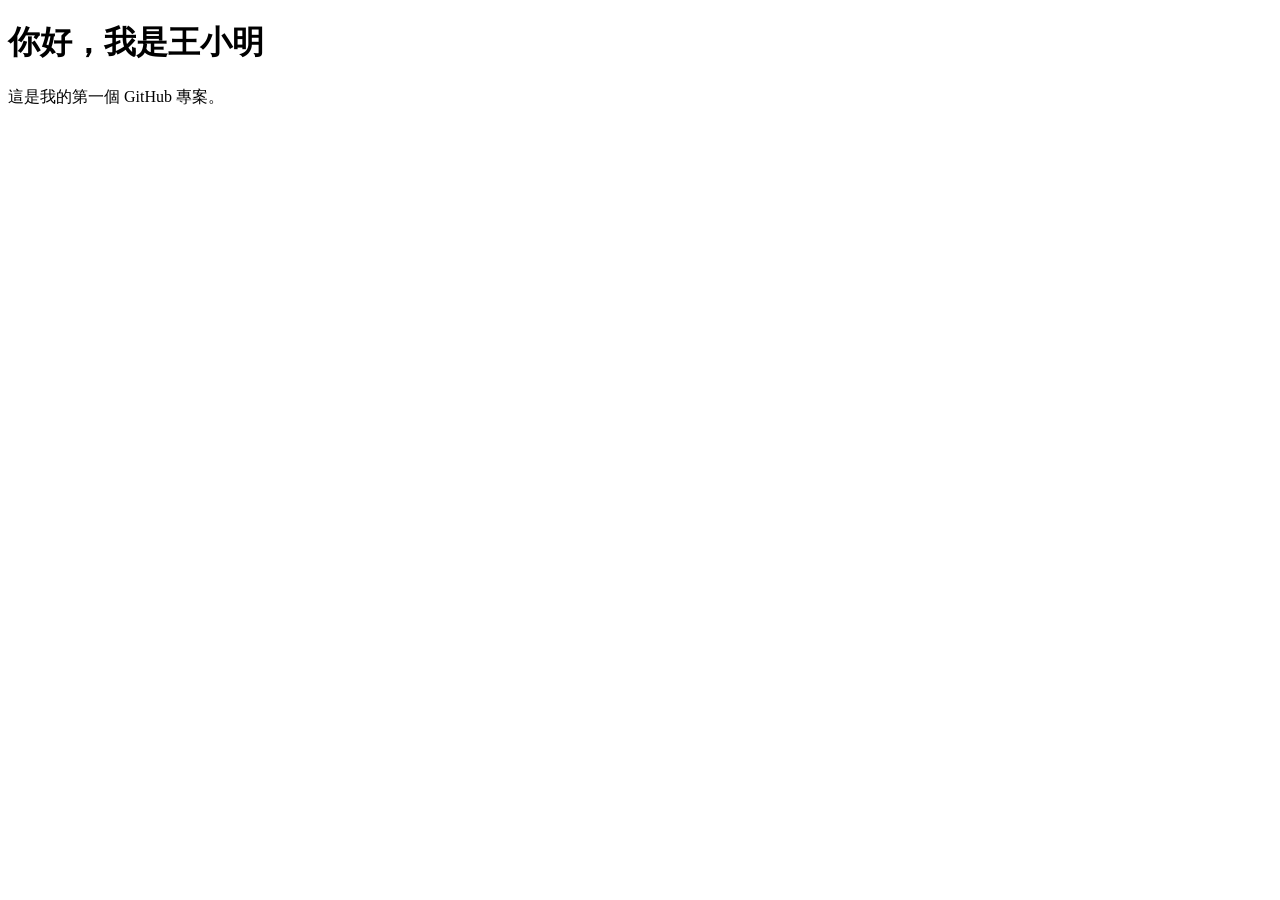
==== index.html @ e10fb441 "測試網頁" ====
<!doctype html>
<html lang="zh-Hant">
<head>
  <meta charset="utf-8">
  <meta name="viewport" content="width=device-width, initial-scale=1">
  <title>我的第一個網站</title>
</head>
<body>
  <h1>你好，我是王小明</h1>
  <p>這是我的第一個 GitHub 專案。</p>
</body>
</html>
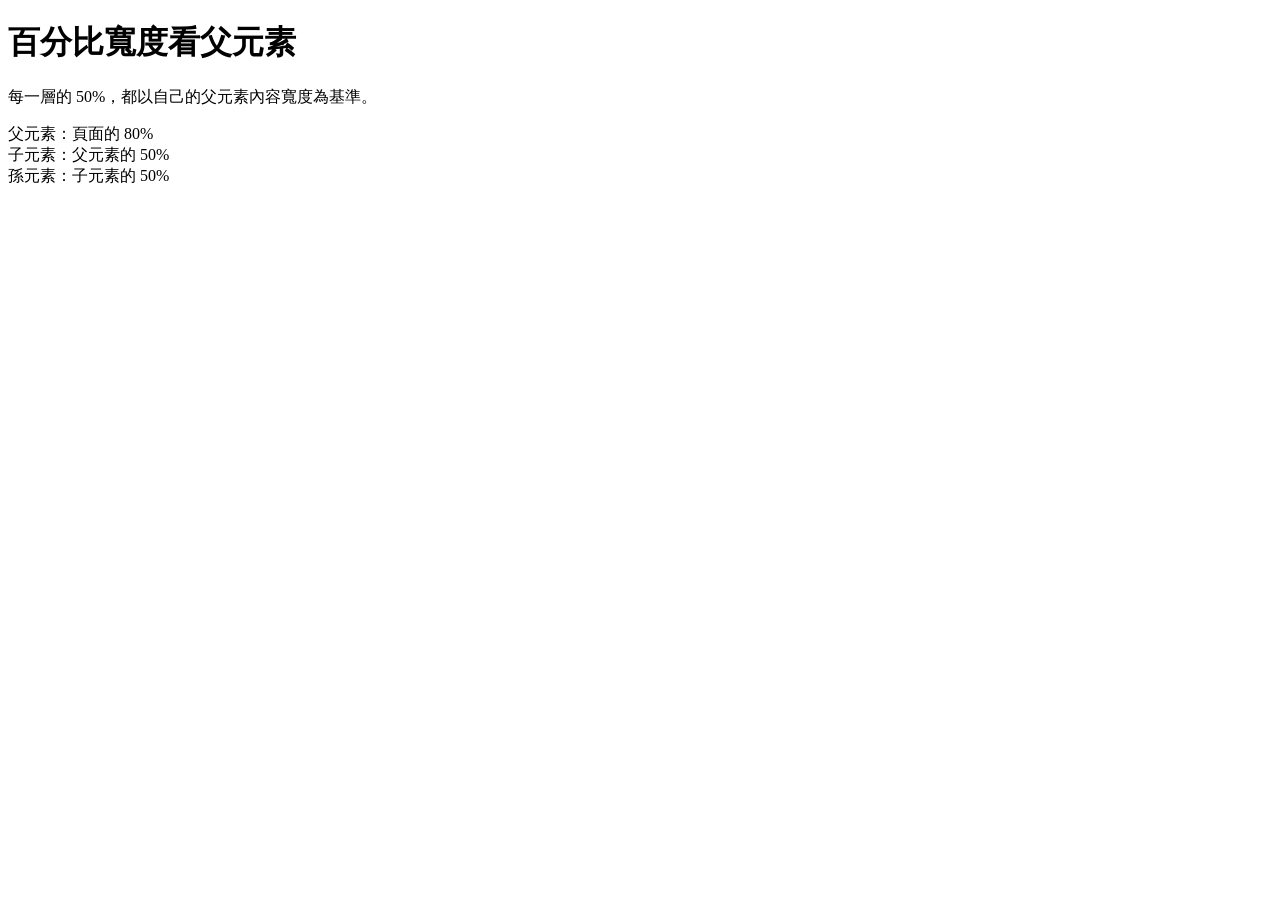
==== commit c13ba9d0: "10-08-first" ====
--- a/index.html
+++ b/index.html
@@ -1,12 +1,25 @@
-<!doctype html>
+<!DOCTYPE html>
 <html lang="zh-Hant">
 <head>
-  <meta charset="utf-8">
-  <meta name="viewport" content="width=device-width, initial-scale=1">
-  <title>我的第一個網站</title>
+  <meta charset="UTF-8">
+  <meta name="viewport" content="width=device-width, initial-scale=1.0">
+  <title>百分比寬度示範</title>
+  
+
+  
 </head>
 <body>
-  <h1>你好，我是王小明</h1>
-  <p>這是我的第一個 GitHub 專案。</p>
+  <h1>百分比寬度看父元素</h1>
+  <p>每一層的 50%，都以自己的父元素內容寬度為基準。</p>
+
+  <div class="parent">
+    父元素：頁面的 80%
+    <div class="child">
+      子元素：父元素的 50%
+      <div class="grandchild">
+        孫元素：子元素的 50%
+      </div>
+    </div>
+  </div>
 </body>
 </html>
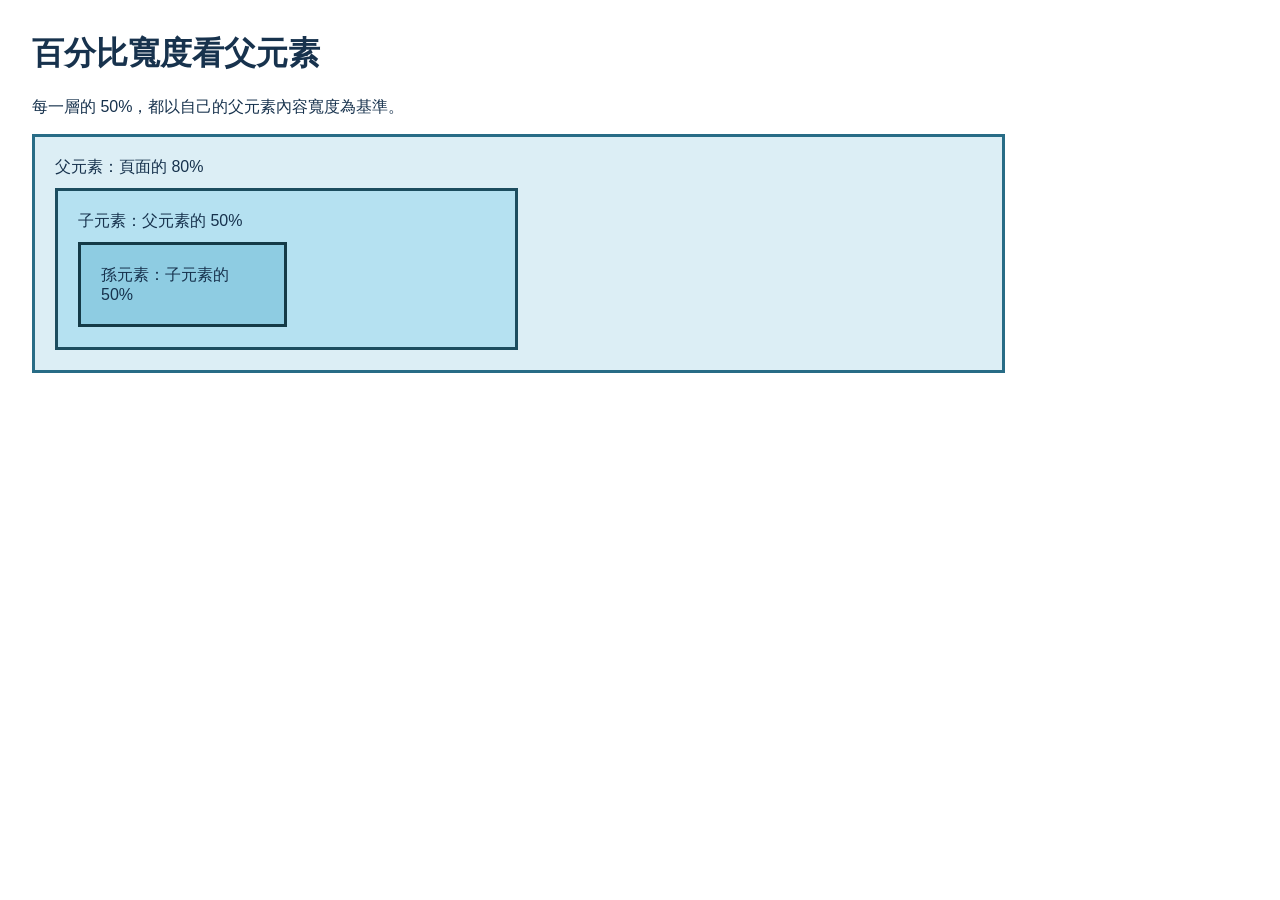
==== commit 1e69f424: "Add style.css and link it in index.html" ====
--- a/index.html
+++ b/index.html
@@ -4,9 +4,7 @@
   <meta charset="UTF-8">
   <meta name="viewport" content="width=device-width, initial-scale=1.0">
   <title>百分比寬度示範</title>
-  
-
-  
+  <link rel="stylesheet" href="style.css">
 </head>
 <body>
   <h1>百分比寬度看父元素</h1>
--- a/style.css
+++ b/style.css
@@ -0,0 +1,31 @@
+* { box-sizing: border-box; }
+
+body {
+  font-family: Arial, "Microsoft JhengHei", sans-serif;
+  margin: 32px;
+  color: #17324d;
+}
+
+.parent {
+  width: 80%;
+  padding: 20px;
+  background: #dceef5;
+  border: 3px solid #286c86;
+  margin-bottom: 20px;
+}
+
+.child {
+  width: 50%;
+  padding: 20px;
+  background: #b5e1f1;
+  border: 3px solid #1c4d5f;
+  margin-top: 10px;
+}
+
+.grandchild {
+  width: 50%;
+  padding: 20px;
+  background: #8ecce2;
+  border: 3px solid #143a47;
+  margin-top: 10px;
+}
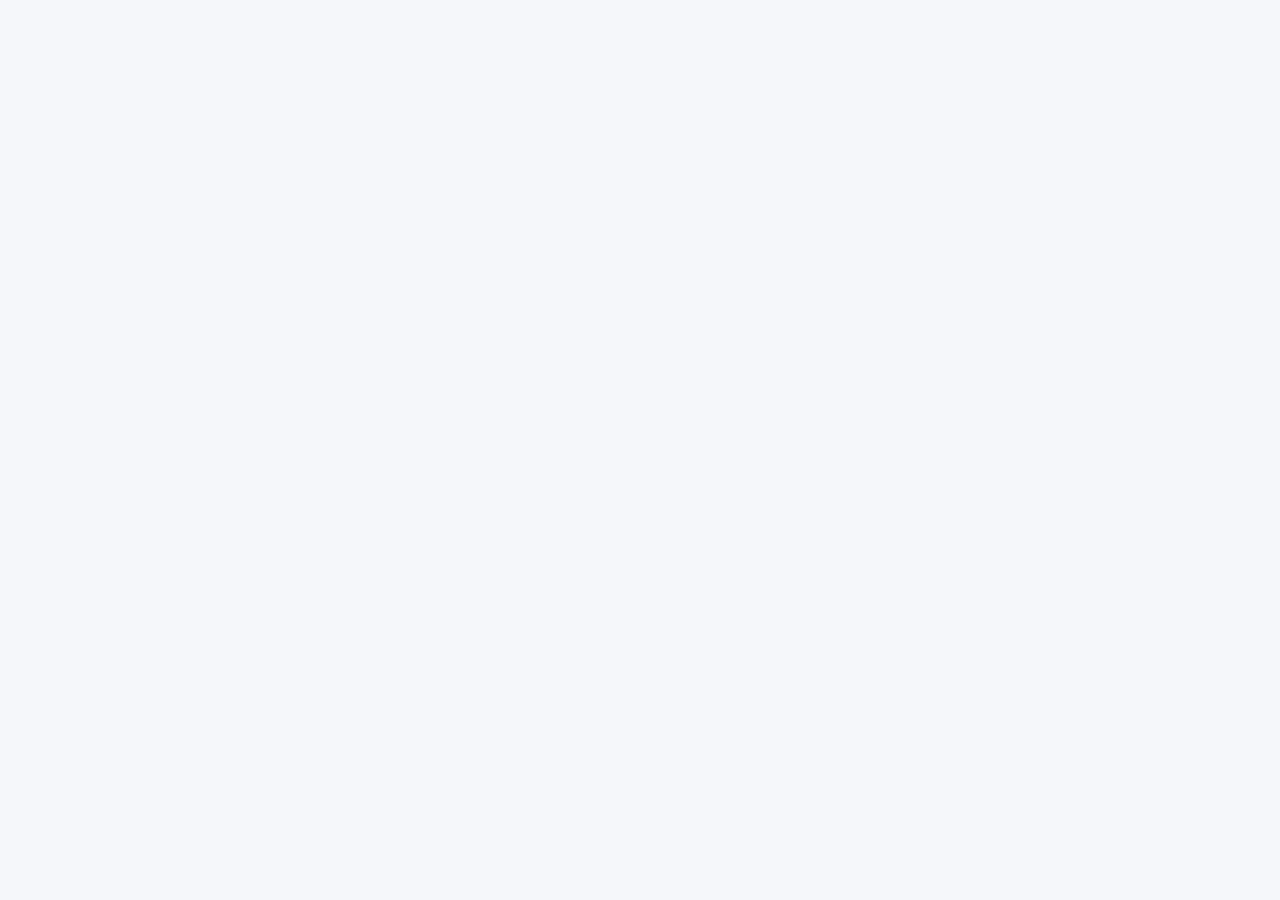
==== commit 159964ff: "Prepare blank starter page and backup" ====
--- a/index.html
+++ b/index.html
@@ -3,21 +3,23 @@
 <head>
   <meta charset="UTF-8">
   <meta name="viewport" content="width=device-width, initial-scale=1.0">
-  <title>百分比寬度示範</title>
+  <title>待作業</title>
   <link rel="stylesheet" href="style.css">
+  <style>
+    * { box-sizing: border-box; }
+
+    body {
+      margin: 0;
+      min-height: 100vh;
+      display: flex;
+      align-items: center;
+      justify-content: center;
+      background: #f5f7fa;
+      font-family: Arial, "Microsoft JhengHei", sans-serif;
+      color: #1f2937;
+    }
+  </style>
 </head>
 <body>
-  <h1>百分比寬度看父元素</h1>
-  <p>每一層的 50%，都以自己的父元素內容寬度為基準。</p>
-
-  <div class="parent">
-    父元素：頁面的 80%
-    <div class="child">
-      子元素：父元素的 50%
-      <div class="grandchild">
-        孫元素：子元素的 50%
-      </div>
-    </div>
-  </div>
 </body>
-</html>+</html>
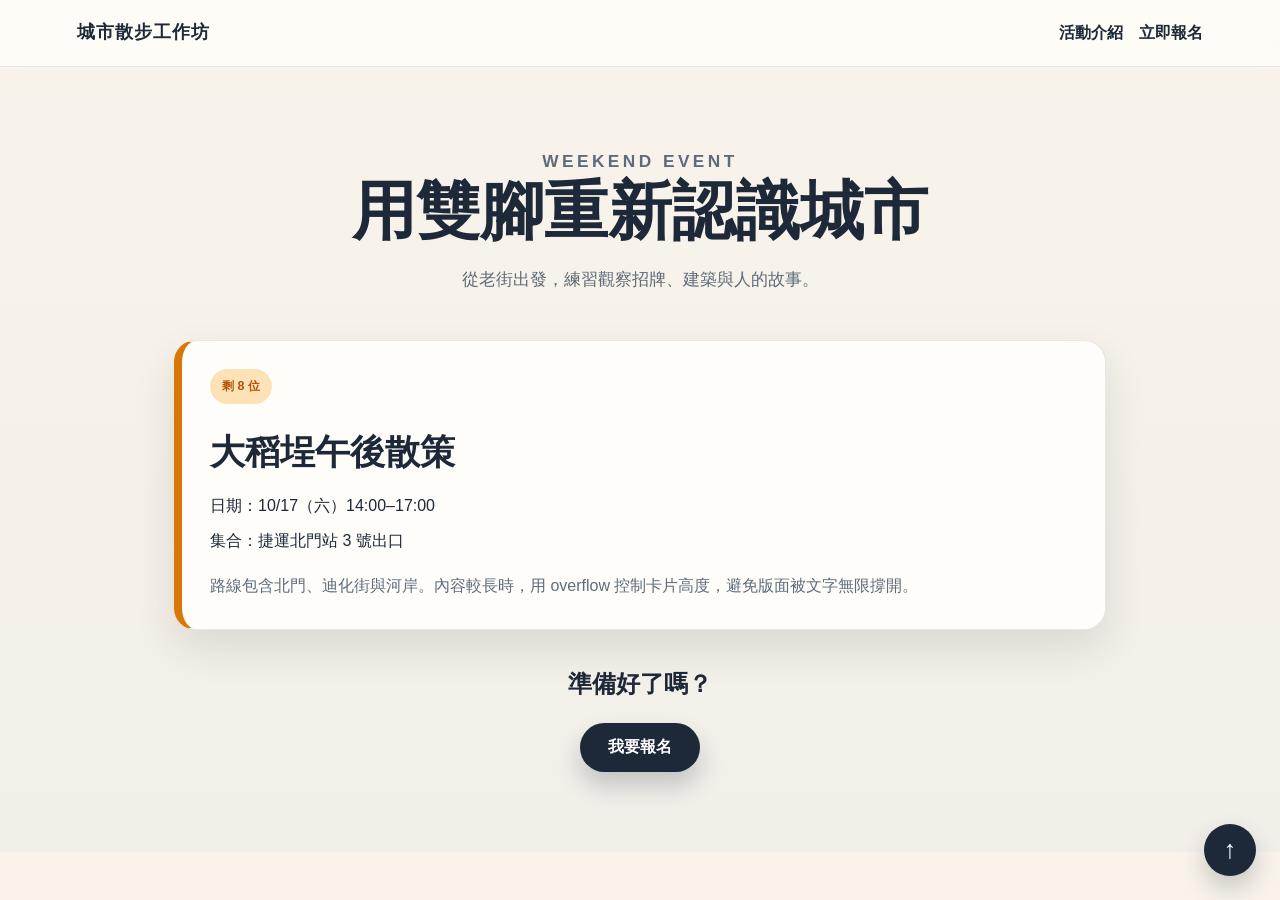
==== commit a4d379c5: "Fix empty landing page" ====
--- a/index.html
+++ b/index.html
@@ -1,25 +1,31 @@
-<!DOCTYPE html>
+<!doctype html>
 <html lang="zh-Hant">
 <head>
-  <meta charset="UTF-8">
-  <meta name="viewport" content="width=device-width, initial-scale=1.0">
-  <title>待作業</title>
+  <meta charset="utf-8">
+  <meta name="viewport" content="width=device-width, initial-scale=1">
+  <title>城市散步工作坊</title>
   <link rel="stylesheet" href="style.css">
-  <style>
-    * { box-sizing: border-box; }
-
-    body {
-      margin: 0;
-      min-height: 100vh;
-      display: flex;
-      align-items: center;
-      justify-content: center;
-      background: #f5f7fa;
-      font-family: Arial, "Microsoft JhengHei", sans-serif;
-      color: #1f2937;
-    }
-  </style>
 </head>
 <body>
+  <header class="site-header" id="top">
+    <strong>城市散步工作坊</strong>
+    <nav><a href="#intro">活動介紹</a><a href="#signup">立即報名</a></nav>
+  </header>
+  <main class="page">
+    <section class="hero" id="intro">
+      <p class="eyebrow">WEEKEND EVENT</p>
+      <h1>用雙腳重新認識城市</h1>
+      <p>從老街出發，練習觀察招牌、建築與人的故事。</p>
+    </section>
+    <section class="event-card">
+      <span class="badge">剩 8 位</span>
+      <h2>大稻埕午後散策</h2>
+      <p>日期：10/17（六）14:00–17:00</p>
+      <p>集合：捷運北門站 3 號出口</p>
+      <p class="description">路線包含北門、迪化街與河岸。內容較長時，用 overflow 控制卡片高度，避免版面被文字無限撐開。</p>
+    </section>
+    <section class="signup" id="signup"><h2>準備好了嗎？</h2><button>我要報名</button></section>
+  </main>
+  <a class="back-top" href="#top" aria-label="回到頁首">↑</a>
 </body>
 </html>
--- a/style.css
+++ b/style.css
@@ -1,31 +1,182 @@
 * { box-sizing: border-box; }
 
-body {
-  font-family: Arial, "Microsoft JhengHei", sans-serif;
-  margin: 32px;
-  color: #17324d;
+:root {
+  --bg: #f4efe8;
+  --panel: #fffdf9;
+  --ink: #1d2939;
+  --muted: #5d6b7a;
+  --line: rgba(29, 41, 57, 0.1);
+  --accent: #d97706;
+  --accent-deep: #b45309;
+  --shadow: 0 18px 40px rgba(49, 46, 31, 0.12);
 }
 
-.parent {
-  width: 80%;
-  padding: 20px;
-  background: #dceef5;
-  border: 3px solid #286c86;
-  margin-bottom: 20px;
+html {
+  scroll-behavior: smooth;
 }
 
-.child {
-  width: 50%;
-  padding: 20px;
-  background: #b5e1f1;
-  border: 3px solid #1c4d5f;
-  margin-top: 10px;
+body {
+  margin: 0;
+  font-family: Arial, "Microsoft JhengHei", sans-serif;
+  background: linear-gradient(180deg, #f9f3ea 0%, #f2efe9 100%);
+  color: var(--ink);
+  line-height: 1.7;
 }
 
-.grandchild {
-  width: 50%;
-  padding: 20px;
-  background: #8ecce2;
-  border: 3px solid #143a47;
-  margin-top: 10px;
+.site-header {
+  position: sticky;
+  top: 0;
+  z-index: 10;
+  display: flex;
+  justify-content: space-between;
+  align-items: center;
+  padding: 18px 6vw;
+  background: rgba(255, 253, 249, 0.86);
+  backdrop-filter: blur(10px);
+  border-bottom: 1px solid var(--line);
+}
+
+.site-header strong {
+  font-size: 1.1rem;
+  letter-spacing: 0.06em;
+}
+
+.site-header nav {
+  display: flex;
+  gap: 1rem;
+  flex-wrap: wrap;
+}
+
+.site-header a {
+  color: var(--ink);
+  text-decoration: none;
+  font-weight: 700;
+}
+
+.page {
+  max-width: 980px;
+  margin: 0 auto;
+  padding: 56px 24px 80px;
+}
+
+.hero {
+  text-align: center;
+  padding: 24px 0 12px;
+}
+
+.eyebrow {
+  margin: 0 0 12px;
+  letter-spacing: 0.2em;
+  text-transform: uppercase;
+  color: var(--accent-deep);
+  font-size: 0.72rem;
+  font-weight: 700;
+}
+
+.hero h1 {
+  margin: 0 0 18px;
+  font-size: clamp(2.2rem, 5vw, 4rem);
+  line-height: 1.1;
+}
+
+.hero p {
+  margin: 0;
+  color: var(--muted);
+  font-size: 1.08rem;
+}
+
+.event-card {
+  position: relative;
+  background: var(--panel);
+  border: 1px solid var(--line);
+  border-left: 8px solid var(--accent);
+  border-radius: 22px;
+  padding: 28px 28px 22px;
+  margin-top: 34px;
+  box-shadow: var(--shadow);
+  max-height: 290px;
+  overflow: hidden;
+}
+
+.badge {
+  display: inline-block;
+  padding: 7px 12px;
+  border-radius: 999px;
+  background: #fee2b7;
+  color: var(--accent-deep);
+  font-size: 0.78rem;
+  font-weight: 700;
+}
+
+.event-card h2 {
+  margin: 18px 0 10px;
+  font-size: clamp(1.6rem, 3vw, 2.2rem);
+}
+
+.event-card p {
+  margin: 8px 0;
+  color: var(--ink);
+}
+
+.description {
+  margin-top: 18px !important;
+  color: var(--muted) !important;
+}
+
+.signup {
+  text-align: center;
+  margin-top: 34px;
+}
+
+.signup h2 {
+  margin: 0 0 18px;
+}
+
+button {
+  border: none;
+  border-radius: 999px;
+  background: var(--ink);
+  color: #fff;
+  padding: 14px 28px;
+  font-size: 1rem;
+  font-weight: 700;
+  cursor: pointer;
+  transition: transform 0.2s ease, box-shadow 0.2s ease;
+  box-shadow: 0 14px 24px rgba(29, 41, 57, 0.22);
+}
+
+button:hover {
+  transform: translateY(-2px);
+}
+
+.back-top {
+  position: fixed;
+  right: 24px;
+  bottom: 24px;
+  width: 52px;
+  height: 52px;
+  display: grid;
+  place-items: center;
+  border-radius: 50%;
+  background: var(--ink);
+  color: #fff;
+  text-decoration: none;
+  box-shadow: 0 12px 24px rgba(29, 41, 57, 0.22);
+  font-size: 1.6rem;
+}
+
+@media (max-width: 640px) {
+  .site-header {
+    flex-direction: column;
+    gap: 10px;
+  }
+
+  .page {
+    padding-top: 36px;
+  }
+
+  .event-card {
+    padding: 22px 20px;
+    max-height: none;
+  }
 }
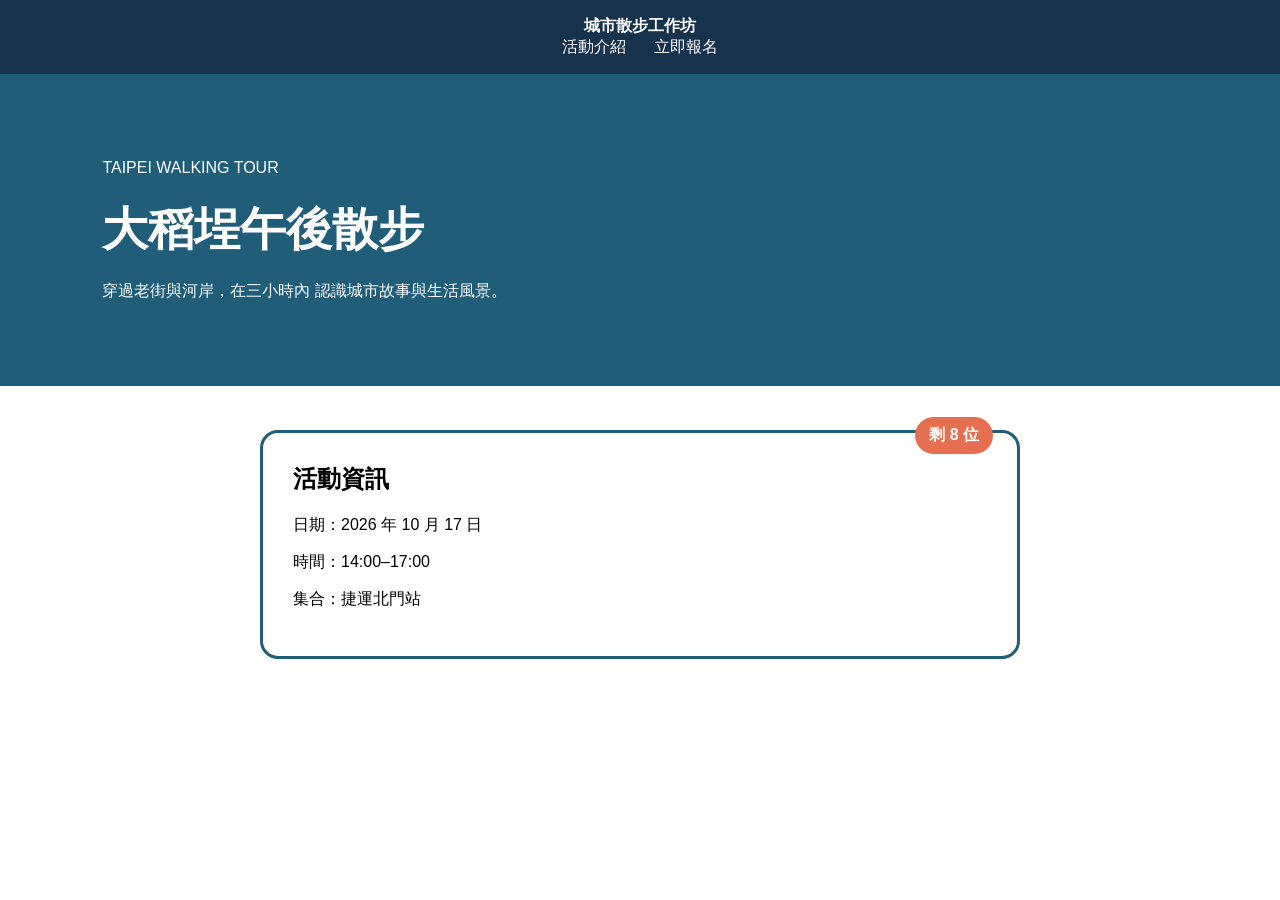
==== commit 1e9da917: "1" ====
--- a/index.html
+++ b/index.html
@@ -9,23 +9,29 @@
 <body>
   <header class="site-header" id="top">
     <strong>城市散步工作坊</strong>
-    <nav><a href="#intro">活動介紹</a><a href="#signup">立即報名</a></nav>
+    <nav>
+      <a href="#intro">活動介紹</a>
+      <a href="#signup">立即報名</a>
+    </nav>
   </header>
-  <main class="page">
+
+  <main>
     <section class="hero" id="intro">
-      <p class="eyebrow">WEEKEND EVENT</p>
-      <h1>用雙腳重新認識城市</h1>
-      <p>從老街出發，練習觀察招牌、建築與人的故事。</p>
+      <p>TAIPEI WALKING TOUR</p>
+      <h2>大稻埕午後散步</h2>
+      <p>
+        穿過老街與河岸，在三小時內
+        認識城市故事與生活風景。
+      </p>
     </section>
-    <section class="event-card">
+
+    <section id="event" class="event-card with-badge">
       <span class="badge">剩 8 位</span>
-      <h2>大稻埕午後散策</h2>
-      <p>日期：10/17（六）14:00–17:00</p>
-      <p>集合：捷運北門站 3 號出口</p>
-      <p class="description">路線包含北門、迪化街與河岸。內容較長時，用 overflow 控制卡片高度，避免版面被文字無限撐開。</p>
+      <h2>活動資訊</h2>
+      <p>日期：2026 年 10 月 17 日</p>
+      <p>時間：14:00–17:00</p>
+      <p>集合：捷運北門站</p>
     </section>
-    <section class="signup" id="signup"><h2>準備好了嗎？</h2><button>我要報名</button></section>
   </main>
-  <a class="back-top" href="#top" aria-label="回到頁首">↑</a>
 </body>
-</html>
+</html>
--- a/style.css
+++ b/style.css
@@ -1,182 +1,67 @@
+
 * { box-sizing: border-box; }
-
-:root {
-  --bg: #f4efe8;
-  --panel: #fffdf9;
-  --ink: #1d2939;
-  --muted: #5d6b7a;
-  --line: rgba(29, 41, 57, 0.1);
-  --accent: #d97706;
-  --accent-deep: #b45309;
-  --shadow: 0 18px 40px rgba(49, 46, 31, 0.12);
-}
-
-html {
-  scroll-behavior: smooth;
-}
 
 body {
   margin: 0;
-  font-family: Arial, "Microsoft JhengHei", sans-serif;
-  background: linear-gradient(180deg, #f9f3ea 0%, #f2efe9 100%);
-  color: var(--ink);
-  line-height: 1.7;
+  font-family: Arial, sans-serif;
 }
 
 .site-header {
   position: sticky;
   top: 0;
   z-index: 10;
-  display: flex;
-  justify-content: space-between;
-  align-items: center;
-  padding: 18px 6vw;
-  background: rgba(255, 253, 249, 0.86);
-  backdrop-filter: blur(10px);
-  border-bottom: 1px solid var(--line);
+  padding: 16px 8%;
+  text-align: center;
+  background: #17324d;
+  color: white;
 }
 
-.site-header strong {
-  font-size: 1.1rem;
-  letter-spacing: 0.06em;
+.site-header h1 { margin: 0 0 8px; }
+.site-header a {
+  margin: 0 12px;
+  color: white;
+  text-decoration: none;
+}
+.hero {
+  min-height: 300px;
+  padding: 64px 8%;
+  background: #1f5d78;
+  color: white;
 }
 
-.site-header nav {
-  display: flex;
-  gap: 1rem;
-  flex-wrap: wrap;
-}
-
-.site-header a {
-  color: var(--ink);
-  text-decoration: none;
-  font-weight: 700;
-}
-
-.page {
-  max-width: 980px;
-  margin: 0 auto;
-  padding: 56px 24px 80px;
-}
-
-.hero {
-  text-align: center;
-  padding: 24px 0 12px;
-}
-
-.eyebrow {
-  margin: 0 0 12px;
-  letter-spacing: 0.2em;
-  text-transform: uppercase;
-  color: var(--accent-deep);
-  font-size: 0.72rem;
-  font-weight: 700;
-}
-
-.hero h1 {
-  margin: 0 0 18px;
-  font-size: clamp(2.2rem, 5vw, 4rem);
-  line-height: 1.1;
+.hero h2 {
+  margin: 10px 0 16px;
+  font-size: 46px;
 }
 
 .hero p {
-  margin: 0;
-  color: var(--muted);
-  font-size: 1.08rem;
+  max-width: 620px;
+  line-height: 1.8;
+}
+.event-card {
+  width: 84%;
+  max-width: 760px;
+  margin: 44px auto;
+  padding: 30px;
+  border: 3px solid #1f5d78;
+  border-radius: 18px;
+  background: white;
 }
 
-.event-card {
+.event-card h2 {
+  margin-top: 0;
+}
+.with-badge {
   position: relative;
-  background: var(--panel);
-  border: 1px solid var(--line);
-  border-left: 8px solid var(--accent);
-  border-radius: 22px;
-  padding: 28px 28px 22px;
-  margin-top: 34px;
-  box-shadow: var(--shadow);
-  max-height: 290px;
-  overflow: hidden;
 }
 
 .badge {
-  display: inline-block;
-  padding: 7px 12px;
+  position: absolute;
+  top: -16px;
+  right: 24px;
+  padding: 8px 14px;
   border-radius: 999px;
-  background: #fee2b7;
-  color: var(--accent-deep);
-  font-size: 0.78rem;
-  font-weight: 700;
+  background: #e76f51;
+  color: white;
+  font-weight: bold;
 }
-
-.event-card h2 {
-  margin: 18px 0 10px;
-  font-size: clamp(1.6rem, 3vw, 2.2rem);
-}
-
-.event-card p {
-  margin: 8px 0;
-  color: var(--ink);
-}
-
-.description {
-  margin-top: 18px !important;
-  color: var(--muted) !important;
-}
-
-.signup {
-  text-align: center;
-  margin-top: 34px;
-}
-
-.signup h2 {
-  margin: 0 0 18px;
-}
-
-button {
-  border: none;
-  border-radius: 999px;
-  background: var(--ink);
-  color: #fff;
-  padding: 14px 28px;
-  font-size: 1rem;
-  font-weight: 700;
-  cursor: pointer;
-  transition: transform 0.2s ease, box-shadow 0.2s ease;
-  box-shadow: 0 14px 24px rgba(29, 41, 57, 0.22);
-}
-
-button:hover {
-  transform: translateY(-2px);
-}
-
-.back-top {
-  position: fixed;
-  right: 24px;
-  bottom: 24px;
-  width: 52px;
-  height: 52px;
-  display: grid;
-  place-items: center;
-  border-radius: 50%;
-  background: var(--ink);
-  color: #fff;
-  text-decoration: none;
-  box-shadow: 0 12px 24px rgba(29, 41, 57, 0.22);
-  font-size: 1.6rem;
-}
-
-@media (max-width: 640px) {
-  .site-header {
-    flex-direction: column;
-    gap: 10px;
-  }
-
-  .page {
-    padding-top: 36px;
-  }
-
-  .event-card {
-    padding: 22px 20px;
-    max-height: none;
-  }
-}
